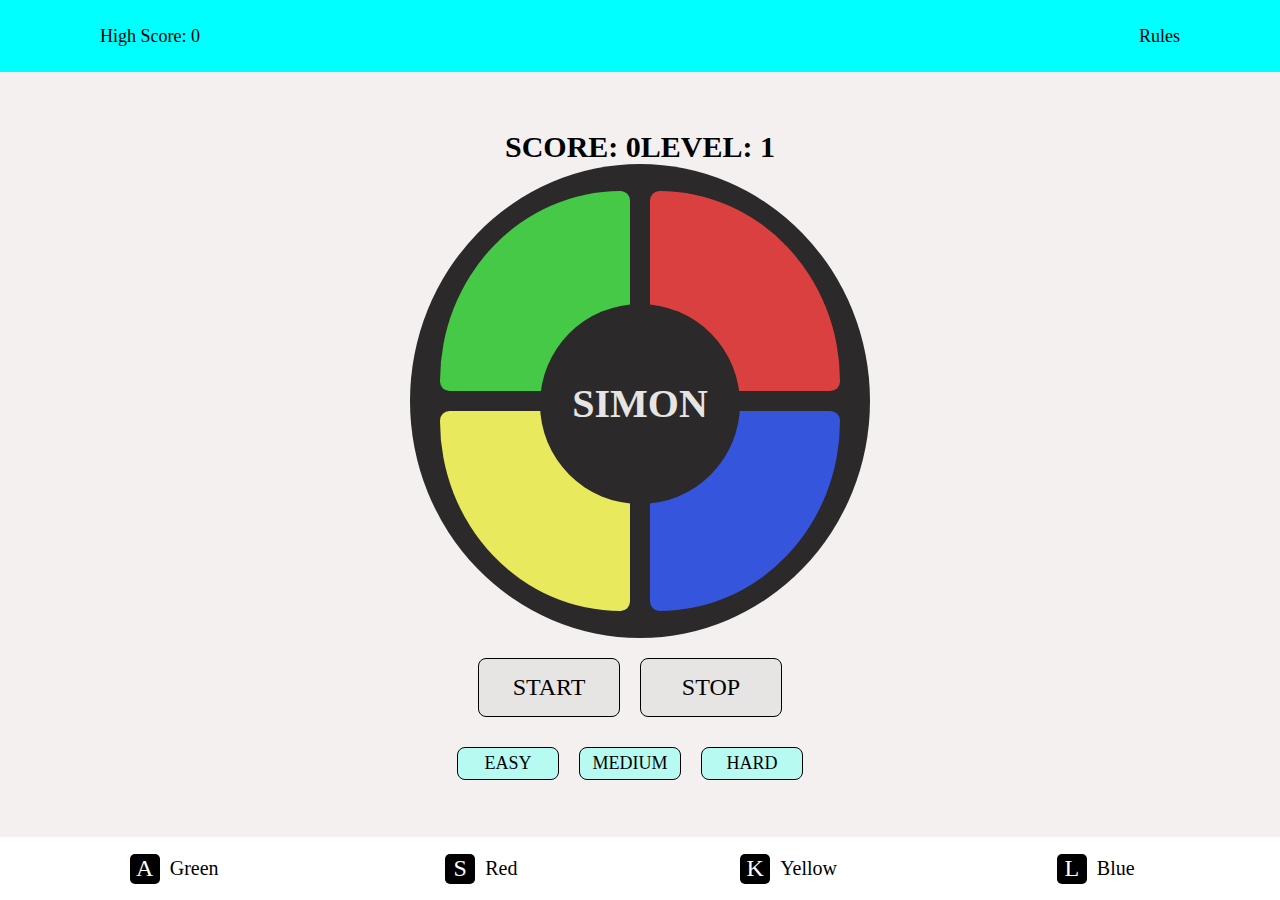
==== index.html @ 6b99e305 "add html css" ====
<!DOCTYPE html>
<html>
    <title>Simon</title>
    <link rel="stylesheet" href="./css/header.css" type="text/css" />
    <link rel="stylesheet" href="./css/main.css" type="text/css" />
    <link rel="stylesheet" href="./css/main-circle.css" type="text/css" />
    <link rel="stylesheet" href="./css/footer.css" type="text/css" />
</html>
<head>
    <header>
        <div class="score">
            High Score: 0
        </div>
        <div class="rules">
            Rules
        </div>
    </header>
    <main>
        <div class="main-middle">
            <div class="main-score">
                <div>SCORE: 0</div>
                <div>LEVEL: 1</div>
            </div>
            <div class="simon-circle">
                <div class="top">
                    <div class="left">
    
                    </div>
                    <div class="right">
    
                    </div>
                </div>
                <div class="bottom">
                    <div class="left">
    
                    </div>
                    <div class="right">
    
                    </div>
                </div>
            </div>
            <div class="main-third">
                <div class="start">START</div>
                <div class="stop">STOP</div>
            </div>
            <div class="main-fourth">
                <div class="easy">EASY</div>
                <div class="medium">MEDIUM</div>
                <div class="hard">HARD</div>
            </div>
        </div>
    </main>
    <footer>
        <div class="keys green">
            <div>A</div>
            <div>Green</div>
        </div>
        <div class="keys red">
            <div>S</div>
            <div>Red</div>
        </div>
        <div class="keys yellow">
            <div>K</div>
            <div>Yellow</div>
        </div>
        <div class="keys blue">
            <div>L</div>
            <div>Blue</div>
        </div>
    </footer>
</head>
---- css/header.css ----
*{
    margin:0;
    padding:0;
}

header{
    background-color: aqua;
    display: flex;
    align-items: center;
    justify-content: space-between;
    height: 8vh;
}

.score{
    display: flex;
    font-size: 18px;
    margin-left: 100px;
}


.rules{
    font-size: 18px;
    margin-right: 100px;
}
---- css/main.css ----
main{
    display:flex;
    justify-content:center;
    align-items:center;
    height:85vh;
    background-color:rgb(245, 240, 240);
}

.main-middle{
    display:flex;
    flex-direction:column;
    justify-content:center;
    align-items:center;
}

.main-score{
    font-size: 30px;
    font-weight: 600;
    display: flex;
}

.main-third{
    display: flex;
    align-items:center;
    justify-content:center;
    margin-top:20px;
}

.main-third div{
    margin-right: 20px;
    font-size: 24px;
    width:100px;
    border: 1px solid black;
    text-align: center;
    padding: 15px 20px;
    border-radius: 8px;
    font-weight: 500;
    background-color: rgb(231, 228, 228)
}

.main-fourth{
    display: flex;
    align-items:center;
    justify-content:center;
    margin-top:30px;
    
}

.main-fourth div{
    margin-right: 20px;
    font-size: 18px;
    width:80px;
    
    display: flex;
    align-items:center;
    justify-content:center;
    border: 1px solid black;
    text-align: center;
    padding: 5px 10px;
    border-radius: 8px;
    font-weight: 500;
    background-color: rgb(183, 250, 241)
}
---- css/main-circle.css ----
.simon-circle{
    height:460px;
    width:460px;
    background-color:rgba(43, 41, 41);
    position: relative;
    border-radius: 50%;
    display: flex;
    flex-direction: column;
    align-items:center;
    justify-content:center;
    padding-top:7px;
    padding-bottom:7px;
}

.simon-circle::before{
    content:'SIMON';
    background-color:rgba(43, 41, 41);
    height: 200px;
    width: 200px;
    display: flex;
    border-radius: 50%;
    position: absolute;
    font-size: 40px;
    font-weight: 600;
    top:140px;
    left:130px;
    text-align: center;
    color:rgb(231, 228, 228);
    align-items: center;
    justify-content: center;
}

.top{
    height:200px;
    width:400px;
    border-top-left-radius: 100%;
    border-top-right-radius: 100%;
    display: flex;
    margin-top:20px;
    margin-bottom: 10px;
    margin-left: 20px;
    margin-right: 20px;
}

.top .left{
    height:200px;
    width:200px;
    background-color:rgb(70, 201, 70);
    border-top-left-radius: 100%;
    border-top-right-radius: 10px;
    border-bottom-left-radius: 10px;
    margin-right: 10px;
    /* box-shadow: 1px 1px 20px rgb(83, 80, 80); */
}

.top .right{
    height:200px;
    width:200px;
    background-color:rgb(218, 64, 64);
    border-top-left-radius: 10px;
    border-top-right-radius: 100%;
    border-bottom-right-radius: 10px;
    margin-left: 10px;
    /* box-shadow: 1px 1px 20px rgb(100, 99, 99); */
}

.bottom{
    height:200px;
    width:400px;
    border-bottom-left-radius: 100%;
    display: flex;
    margin-top: 10px;
    margin-bottom: 20px;
    margin-left: 20px;
    margin-right: 20px;
}

.bottom .left{
    height:200px;
    width:200px;
    background-color: rgb(233, 233, 94);
    border-bottom-left-radius: 100%;
    border-top-left-radius: 10px;
    border-bottom-right-radius: 10px;
    margin-right: 10px;
    /* box-shadow: 1px 1px 20px rgb(100, 99, 99); */
}

.bottom .right{
    height:200px;
    width:200px;
    background-color:rgb(54, 85, 221);
    border-bottom-right-radius: 100%;
    border-bottom-left-radius: 10px;
    border-top-right-radius: 10px;
    margin-left: 10px;
    /* box-shadow: 1px 1px 20px rgb(100, 99, 99); */
}
---- css/footer.css ----
footer{
    height:7vh;
    display:flex;
    align-items:center;
    justify-content: space-evenly;
}

.keys{
    display:flex;
    align-items:center;
    justify-content: center;
    width: 20%;
}

.keys div{
    margin-right: 10px;
}

.keys :nth-child(1){
    background-color:black;
    color: white;
    height: 30px;
    width: 30px;
    display: flex;
    align-items:center;
    justify-content: center;
    border-radius: 5px;
    font-size: 24px;
}

.keys :nth-child(2){
    font-size:20px;
}
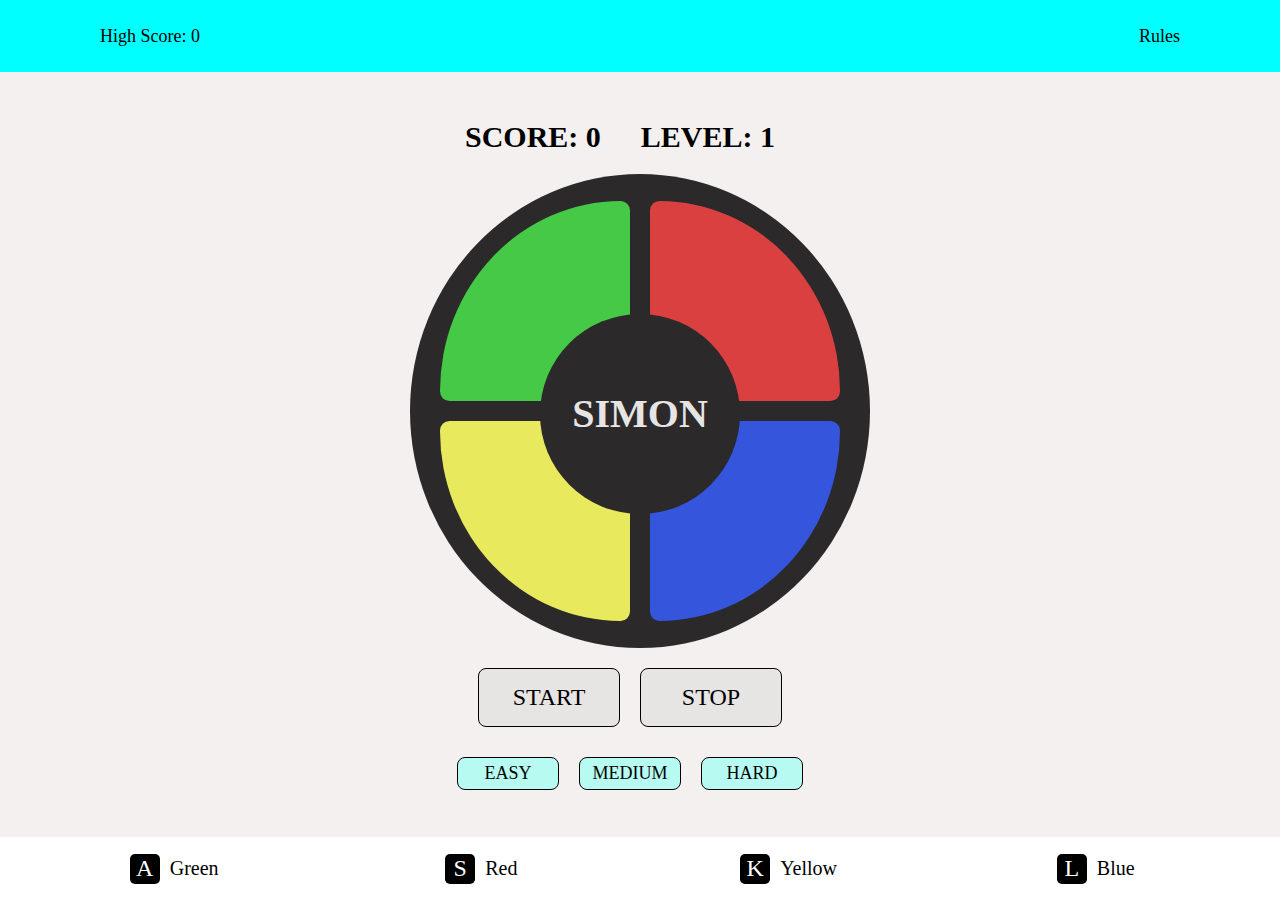
==== commit 757fc1db: "add index.js" ====
--- a/index.html
+++ b/index.html
@@ -23,24 +23,24 @@
             </div>
             <div class="simon-circle">
                 <div class="top">
-                    <div class="left">
+                    <div class="left" id="green">
     
                     </div>
-                    <div class="right">
+                    <div class="right" id="red">
     
                     </div>
                 </div>
                 <div class="bottom">
-                    <div class="left">
+                    <div class="left" id="yellow">
     
                     </div>
-                    <div class="right">
+                    <div class="right" id="blue">
     
                     </div>
                 </div>
             </div>
             <div class="main-third">
-                <div class="start">START</div>
+                <div class="start" id="start">START</div>
                 <div class="stop">STOP</div>
             </div>
             <div class="main-fourth">
@@ -68,4 +68,5 @@
             <div>Blue</div>
         </div>
     </footer>
+    <script src='./index.js' ></script>
 </head>--- a/css/main.css
+++ b/css/main.css
@@ -17,6 +17,13 @@
     font-size: 30px;
     font-weight: 600;
     display: flex;
+    justify-content:center;
+    align-items:center;
+    margin-bottom: 20px;
+}
+
+.main-score div{
+    margin-right: 40px;
 }
 
 .main-third{
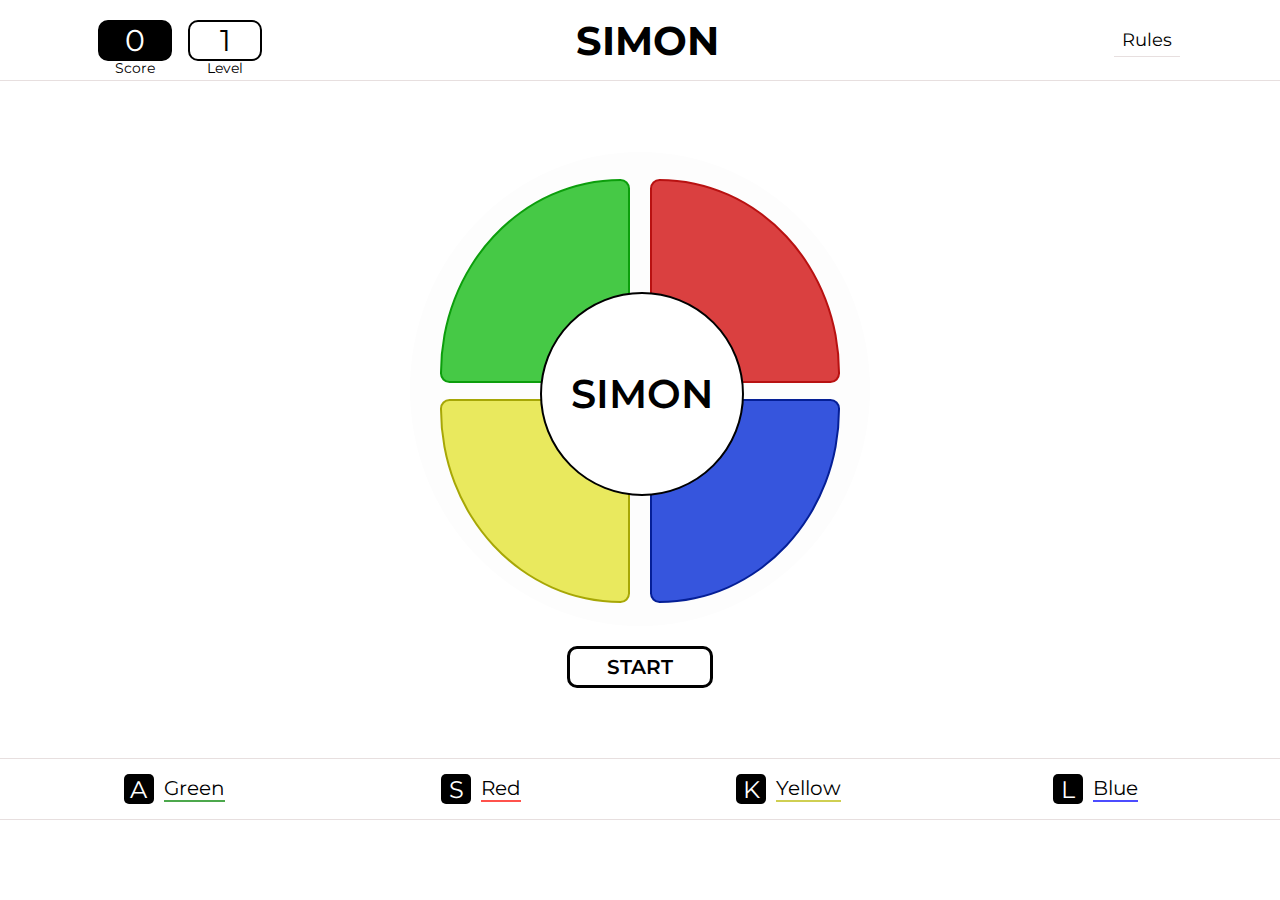
==== commit b5e613ff: "simon-game" ====
--- a/index.html
+++ b/index.html
@@ -1,72 +1,97 @@
 <!DOCTYPE html>
 <html>
+    <head>
     <title>Simon</title>
-    <link rel="stylesheet" href="./css/header.css" type="text/css" />
-    <link rel="stylesheet" href="./css/main.css" type="text/css" />
-    <link rel="stylesheet" href="./css/main-circle.css" type="text/css" />
-    <link rel="stylesheet" href="./css/footer.css" type="text/css" />
-</html>
-<head>
-    <header>
-        <div class="score">
-            High Score: 0
-        </div>
-        <div class="rules">
-            Rules
-        </div>
-    </header>
-    <main>
-        <div class="main-middle">
-            <div class="main-score">
-                <div>SCORE: 0</div>
-                <div>LEVEL: 1</div>
-            </div>
-            <div class="simon-circle">
-                <div class="top">
-                    <div class="left" id="green">
-    
+        <link rel="stylesheet" href="./css/header.css" type="text/css" />
+        <link rel="stylesheet" href="./css/main.css" type="text/css" />
+        <link rel="stylesheet" href="./css/main-circle.css" type="text/css" />
+        <link rel="stylesheet" href="./css/footer.css" type="text/css" />
+        <link rel="preconnect" href="https://fonts.gstatic.com">    
+        <link href="https://fonts.googleapis.com/css2?family=Montserrat:wght@100;200;300;400;500;600;700;800;900&display=swap" rel="stylesheet">
+    </head>
+    <body>
+        <div class="body-inner" id='main-body'>
+            <header>
+                <div class="header-left">
+                    <div class="score">
+                        <div id="score">0</div>
                     </div>
-                    <div class="right" id="red">
-    
+                    <div class="level">
+                        <div id="level">1</div>
                     </div>
                 </div>
-                <div class="bottom">
-                    <div class="left" id="yellow">
-    
+                <div class="logo">SIMON</div>
+                <div class="rules">
+                    <div id='rules'>Rules</div>
+                </div>
+            </header>
+            <main>
+                <!-- <video src='./video2.mp4' autoplay muted loop></video> -->
+                <div class="main-middle">
+                    <!-- <div class="main-score">
+                        <div id="level">
+                            <div>LEVEL</div>
+                            <div>1</div>
+                        </div>
+                    </div> -->
+                    <div class="simon-circle">
+                        <div class="top">
+                            <div class="left" id="green">
+            
+                            </div>
+                            <div class="right" id="red">
+            
+                            </div>
+                        </div>
+                        <div class="bottom">
+                            <div class="left" id="yellow">
+            
+                            </div>
+                            <div class="right" id="blue">
+            
+                            </div>
+                        </div>
                     </div>
-                    <div class="right" id="blue">
-    
+                    <div class="main-third">
+                        <div class="start cursor" id="start">START</div>
+                        <div class="stop cursor disNone" id="stop">STOP</div>
                     </div>
                 </div>
-            </div>
-            <div class="main-third">
-                <div class="start" id="start">START</div>
-                <div class="stop">STOP</div>
-            </div>
-            <div class="main-fourth">
-                <div class="easy">EASY</div>
-                <div class="medium">MEDIUM</div>
-                <div class="hard">HARD</div>
-            </div>
+            </main>
+            <footer>
+                <div class="keys green">
+                    <div id="A">A</div>
+                    <div>Green</div>
+                </div>
+                <div class="keys red">
+                    <div id="S">S</div>
+                    <div>Red</div>
+                </div>
+                <div class="keys yellow">
+                    <div id="K">K</div>
+                    <div>Yellow</div>
+                </div>
+                <div class="keys blue">
+                    <div id="L">L</div>
+                    <div>Blue</div>
+                </div>
+            </footer>
         </div>
-    </main>
-    <footer>
-        <div class="keys green">
-            <div>A</div>
-            <div>Green</div>
+        <div class="menu" id='rules-body'>
+            <ul>
+                <li><img src='./images/13973.svg' /><div>Simon will give the first signal.</div></li>
+                <li><img src='./images/13973.svg' /><div>Repeat that signal by touching the same Color Lens.</div></li>
+                <li><img src='./images/13973.svg' /><div>Simon will repeat the first signal and then add one more.</div></li>
+                <li><img src='./images/13973.svg' /><div>Repeat those two signals in the same order.</div></li>
+                <li><img src='./images/13973.svg' /><div>Simon will continue to play the sequence and add one. Continue to repeat Simon for as long as you can!</div></li>
+                <li><img src='./images/13973.svg' /><div>After the 4th and 8th level, Simon automatically speeds up.</div></li>
+                <li id='win'>Win</li>
+                <li><img src='./images/13973.svg' /><div>Complete the sequence in correct order till 12th level.</div></li>
+                <li id='lose'>Lose</li>
+                <li><img src='./images/13973.svg' /><div>If you fail to repeat a sequence exactly</div></li>
+                <li><img src='./images/13973.svg' /><div>Or if you take more than 5 seconds to repeat a signal</div></li>
+            </ul>
         </div>
-        <div class="keys red">
-            <div>S</div>
-            <div>Red</div>
-        </div>
-        <div class="keys yellow">
-            <div>K</div>
-            <div>Yellow</div>
-        </div>
-        <div class="keys blue">
-            <div>L</div>
-            <div>Blue</div>
-        </div>
-    </footer>
-    <script src='./index.js' ></script>
-</head>+        <script src='./index.js' ></script>
+    </body>
+</html>--- a/css/header.css
+++ b/css/header.css
@@ -1,24 +1,194 @@
 *{
     margin:0;
     padding:0;
+    font-family: 'Montserrat', sans-serif;
+}
+
+:root{
+    --simon-content : 'SIMON';
+    --simon-color : black;
+    --simon-background-color : white;
 }
 
 header{
-    background-color: aqua;
     display: flex;
     align-items: center;
     justify-content: space-between;
-    height: 8vh;
+    height: 80px;
+    /* height:6vh; */
+    z-index: 100;
+    background-color:white;
+    /* background-image: url(../simon.png);
+    background-size: cover;
+    background-position: center; */
+    border-bottom: 1px solid rgb(231, 223, 223);
 }
 
-.score{
+.logo{
+    font-size: 40px;
+    font-weight: 700;
+    text-align: center;
+    margin-right: 100px;   
+}
+
+.header-left{
+    display:flex;
+    flex-direction: row;
+    align-items:center;
+    justify-content: flex-start;
+    margin-left: 100px;
+}
+
+.score, .level{
     display: flex;
-    font-size: 18px;
-    margin-left: 100px;
+    flex-direction: column;
+    align-items:center;
+    justify-content: center;
+    font-size: 14px;
+    margin-right: 20px;
+    width:70px;
+    position: relative;
+}
+
+.score :nth-child(1){
+    font-size: 30px;
+    background-color: black;
+    color: white;
+    width: 100%;
+    border-radius: 10px;
+    border: 2px solid black;
+    text-align: center;
+    font-weight: 400;
+}
+.level :nth-child(1){
+    font-size: 30px;
+    background-color: white;
+    color: black;
+    width: 100%;
+    border-radius: 10px;
+    border: 2px solid black;
+    text-align: center;
+    font-weight: 400;
+}
+.score:after{
+    position: absolute;
+    content: "Score";
+    top:39px;
+    font-size: 14px;
+    font-weight: 400;
+}
+.level:after{
+    position: absolute;
+    content: "Level";
+    top:39px;
+    font-size: 14px;
+    font-weight: 400;
 }
 
 
 .rules{
     font-size: 18px;
     margin-right: 100px;
+    font-weight: 400;
+    padding: 5px 8px;
+    width:50px;
+    text-align: center;
+    border-bottom : 1px solid rgb(231, 223, 223);
+    
+}
+
+
+.rules div{
+    transition: 0.3s;
+}
+
+.rules div:hover{
+    cursor: pointer;
+    transform: translate3d(0px,-3px,0px);
+}
+
+@media screen and (max-width:700px) {
+    .rules{
+        margin-right: 1%;
+    }
+
+    .header-left{
+        margin-left: 1%;
+    }
+    .logo{
+        margin-right: 10%;
+    }
+}
+
+.body-inner{
+    width: 100%;
+    border-right: 1px solid rgb(231, 223, 223);
+    transition: all 0.9s;
+    display: flex;
+    flex-direction: column;
+    z-index: 100;
+}
+
+.body-inner.toggle{
+    -webkit-transform: translate3d(-100%, 0px, 0px);
+    transform: translate3d(-400px, 0px, 0px);
+    visibility: visible;
+    transition: all 0.5s;
+    -webkit-transition: all 0.5s;
+}
+
+
+
+
+.menu{
+    display: none;
+}
+
+
+.menu.toggle{
+    position: absolute;
+    top: 0;
+    right: 0;
+    width: 360px;
+    height: 100%;
+    padding: 30px 10px 0px 0px;
+    display: flex;
+}
+
+.menu ul{
+    list-style-type: none;
+}
+
+.menu ul li{
+    margin-bottom: 15px;
+    display: flex;
+}
+
+.menu ul li div{
+    line-height: 1.7;
+}
+
+#win{
+    margin-top:30px;
+    font-size: 20px;
+    font-weight: 500;
+    width: 50px;
+    color: green;
+    border-bottom: 1px solid black;
+}
+
+#lose{
+    margin-top:30px;
+    font-size: 20px;
+    font-weight: 500;
+    width: 50px;
+    color: red;
+    border-bottom: 1px solid black;
+}
+
+.menu ul li img{
+    height:20px;
+    width:20px;
+    margin-right: 10px;
+    margin-top:2px
 }--- a/css/main.css
+++ b/css/main.css
@@ -2,8 +2,18 @@
     display:flex;
     justify-content:center;
     align-items:center;
-    height:85vh;
-    background-color:rgb(245, 240, 240);
+    height:677px;
+    position: relative;
+    /* height:88vh; */
+    /* background-image: url('../images/pexels-cottonbro-5854040.jpg');
+    background-position: center;
+    background-size: cover; */
+    /* background-color: black; */
+    /* background-color: rgba(227, 228, 227, 0.644); */
+}
+
+video{
+    position: absolute;
 }
 
 .main-middle{
@@ -14,12 +24,38 @@
 }
 
 .main-score{
-    font-size: 30px;
     font-weight: 600;
     display: flex;
     justify-content:center;
     align-items:center;
+    margin-left: 35px;
     margin-bottom: 20px;
+}
+
+#level{
+    display: flex;
+    /* flex-direction: row-reverse; */
+    align-items:flex-end;
+    justify-content:center;
+}
+
+#level :nth-child(1){
+    margin-left: 0px;
+    font-size: 16px;
+    margin-right: 0px;
+    color: white;
+    background-color: black;
+    margin-bottom: 0px;
+    padding: 4px 2px 4px 2px;
+}
+
+#level :nth-child(2){
+    margin-left: 0px;
+    font-size: 40px;
+    margin-right: 5px;
+    padding: 0px 5px;
+    margin-bottom: 0px;
+    border: 2.5px solid black;
 }
 
 .main-score div{
@@ -33,16 +69,35 @@
     margin-top:20px;
 }
 
+.cursor:hover{
+    cursor: pointer;
+}
+
+.disNone{
+    display: none;
+}
+
 .main-third div{
-    margin-right: 20px;
-    font-size: 24px;
+    z-index: 100;
+    font-size: 20px;
     width:100px;
-    border: 1px solid black;
+    border-width: 3px;
+    border-style: solid;
     text-align: center;
-    padding: 15px 20px;
-    border-radius: 8px;
-    font-weight: 500;
-    background-color: rgb(231, 228, 228)
+    padding: 6px 20px;
+    border-radius: 10px;
+    font-weight: 600;
+    color:black;
+    background-color:white;
+    border-color: black;
+    transition: 0.25s;
+}
+.main-third div:hover{
+   
+    color:rgba(255, 255, 255);
+    border-color:  rgb(255, 255, 255);
+    background-color: rgba(0, 0, 0);
+
 }
 
 .main-fourth{
--- a/css/main-circle.css
+++ b/css/main-circle.css
@@ -1,7 +1,12 @@
+:root{
+    --simon-content : 'SIMON';
+    --simon-color : black;
+}
+
 .simon-circle{
     height:460px;
     width:460px;
-    background-color:rgba(43, 41, 41);
+    background-color:rgb(253, 253, 253);
     position: relative;
     border-radius: 50%;
     display: flex;
@@ -10,11 +15,14 @@
     justify-content:center;
     padding-top:7px;
     padding-bottom:7px;
+    /* border:2px solid rgb(0, 0, 0); */
+    /* box-shadow:  2px 2px 10px rgb(0, 0, 0); */
 }
 
 .simon-circle::before{
-    content:'SIMON';
-    background-color:rgba(43, 41, 41);
+    content: var(--simon-content);
+    /* background-color:rgba(43, 41, 41); */
+    background-color:var(--simon-background-color);
     height: 200px;
     width: 200px;
     display: flex;
@@ -24,8 +32,11 @@
     font-weight: 600;
     top:140px;
     left:130px;
+    border:2px solid rgb(0, 0, 0);
+   
     text-align: center;
-    color:rgb(231, 228, 228);
+    /* color:rgb(231, 228, 228); */
+    color: var(--simon-color);
     align-items: center;
     justify-content: center;
 }
@@ -38,30 +49,49 @@
     display: flex;
     margin-top:20px;
     margin-bottom: 10px;
+    
     margin-left: 20px;
     margin-right: 20px;
 }
 
+
+
 .top .left{
     height:200px;
     width:200px;
-    background-color:rgb(70, 201, 70);
+    background-color:rgb(70, 201, 70,1);
     border-top-left-radius: 100%;
     border-top-right-radius: 10px;
     border-bottom-left-radius: 10px;
+    border:2.5px solid rgb(12, 158, 12);
     margin-right: 10px;
     /* box-shadow: 1px 1px 20px rgb(83, 80, 80); */
+}
+
+.top .left.glow{
+    background-color:rgb(70, 201, 70,0.5);
+    box-shadow: inset 2px 2px 10px rgb(12, 158, 12);
 }
 
 .top .right{
     height:200px;
     width:200px;
-    background-color:rgb(218, 64, 64);
+    background-color:rgb(218, 64, 64,1);
+    border:2.5px solid rgb(184, 17, 17);
     border-top-left-radius: 10px;
     border-top-right-radius: 100%;
     border-bottom-right-radius: 10px;
     margin-left: 10px;
     /* box-shadow: 1px 1px 20px rgb(100, 99, 99); */
+}
+
+/* .top .right:hover{
+    box-shadow: inset 2px 2px 10px rgb(184, 17, 17);
+} */
+
+.top .right.glow{
+    background-color:rgb(218, 64, 64,0.5);
+    box-shadow: inset 2px 2px 10px rgb(184, 17, 17);
 }
 
 .bottom{
@@ -78,7 +108,8 @@
 .bottom .left{
     height:200px;
     width:200px;
-    background-color: rgb(233, 233, 94);
+    background-color: rgb(233, 233, 94,1);
+    border:2.5px solid rgb(167, 167, 6);
     border-bottom-left-radius: 100%;
     border-top-left-radius: 10px;
     border-bottom-right-radius: 10px;
@@ -86,13 +117,24 @@
     /* box-shadow: 1px 1px 20px rgb(100, 99, 99); */
 }
 
+.bottom .left.glow{
+    background-color: rgb(233, 233, 94,0.5);
+    box-shadow: inset 2px 2px 10px rgb(167, 167, 6);
+}
+
 .bottom .right{
     height:200px;
     width:200px;
-    background-color:rgb(54, 85, 221);
+    background-color:rgb(54, 85, 221,1);
+    border:2.5px solid rgb(5, 31, 150);
     border-bottom-right-radius: 100%;
     border-bottom-left-radius: 10px;
     border-top-right-radius: 10px;
     margin-left: 10px;
     /* box-shadow: 1px 1px 20px rgb(100, 99, 99); */
-}+}
+
+.bottom .right.glow{
+    background-color:rgb(54, 85, 221,0.5);
+    box-shadow: inset 2px 2px 10px rgb(5, 31, 150);
+}
--- a/css/footer.css
+++ b/css/footer.css
@@ -1,8 +1,26 @@
 footer{
-    height:7vh;
+    height:60px;
+    /* height:6vh; */
     display:flex;
     align-items:center;
     justify-content: space-evenly;
+    background-color: white;
+    /* background-image: url(../pexels-sathesh-d-698808.jpg); */
+    background-position: center;
+    background-size: cover;
+    position: relative;
+    border-top: 1px solid rgb(231, 223, 223);
+    border-bottom: 1px solid rgb(231, 223, 223);
+}
+
+footer:before{
+    content:'';
+    top: 0;
+    left: 0;
+    bottom: 0;
+    right: 0;
+    position: absolute;
+    /* background-color:rgba(0, 0, 0, 0.8); */
 }
 
 .keys{
@@ -10,6 +28,7 @@
     align-items:center;
     justify-content: center;
     width: 20%;
+    z-index: 10;
 }
 
 .keys div{
@@ -30,4 +49,21 @@
 
 .keys :nth-child(2){
     font-size:20px;
-}+}
+
+#A + div{
+    border-bottom: 2.5px solid rgb(0, 131, 0,0.7);
+}
+
+#S + div{
+    border-bottom: 2.5px solid rgba(255, 8, 0, 0.7)
+}
+
+#K + div{
+    border-bottom: 2.5px solid rgb(207, 207, 82);
+}
+
+#L + div{
+    border-bottom: 2.5px solid rgb(0, 0, 255,0.7)
+}
+
